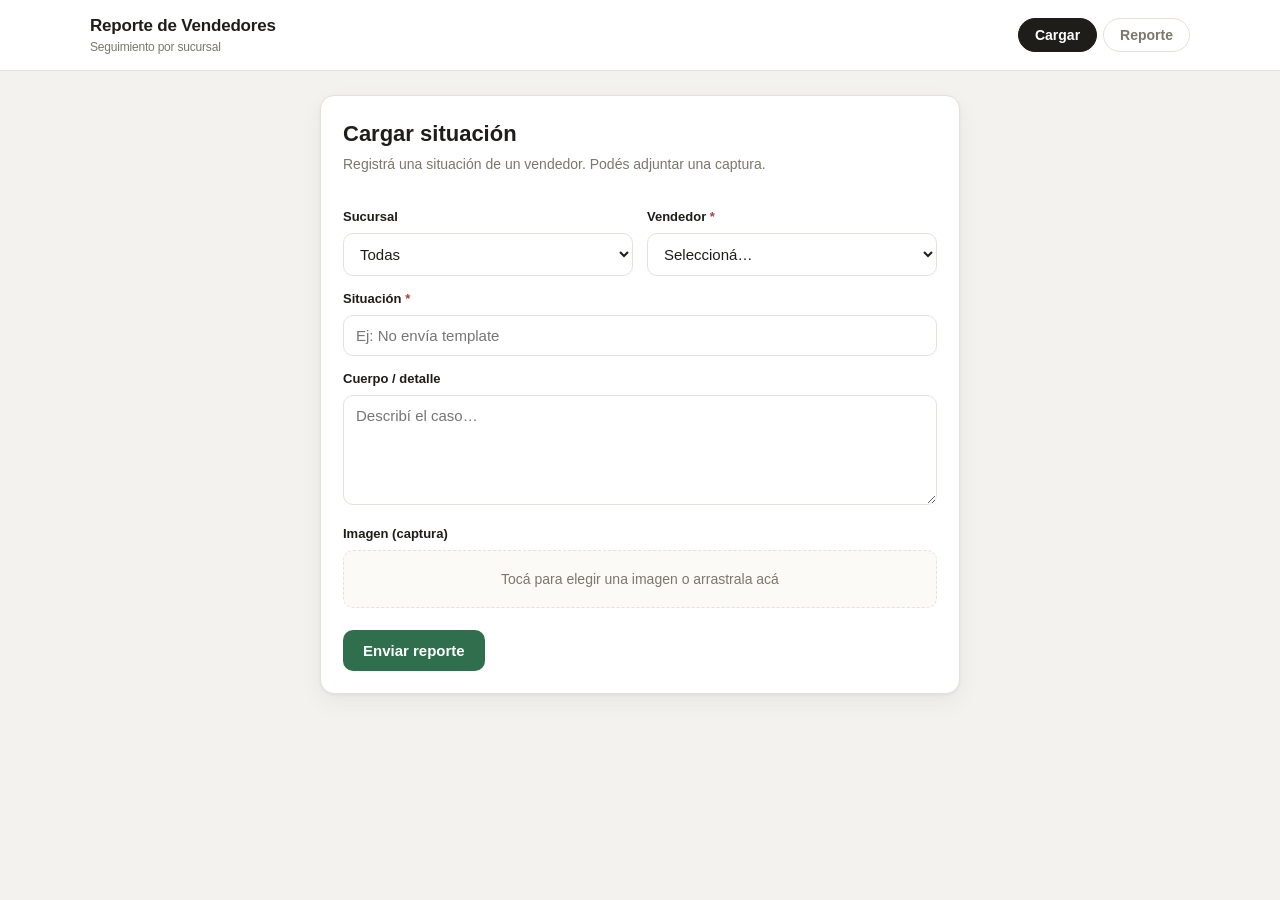
==== index.html @ 02e85bae "Reporte de vendedores: carga + reporte por sucursal" ====
<!doctype html>
<html lang="es">
<head>
  <meta charset="utf-8" />
  <meta name="viewport" content="width=device-width, initial-scale=1" />
  <title>Reporte de Vendedores</title>
  <link rel="stylesheet" href="styles.css" />
</head>
<body>
  <div class="topbar">
    <div class="topbar-inner">
      <div class="brand">Reporte de Vendedores<small>Seguimiento por sucursal</small></div>
      <div class="tabs">
        <button class="tab active" data-tab="cargar">Cargar</button>
        <button class="tab" data-tab="reporte">Reporte</button>
      </div>
    </div>
  </div>

  <div class="wrap">
    <!-- ======================= CARGAR ======================= -->
    <section id="tab-cargar">
      <div class="card" style="max-width:640px;margin:0 auto;">
        <h1>Cargar situación</h1>
        <p class="sub">Registrá una situación de un vendedor. Podés adjuntar una captura.</p>

        <form id="form">
          <div class="row">
            <div>
              <label>Sucursal</label>
              <select id="f-sucursal"><option value="">Todas</option></select>
            </div>
            <div>
              <label>Vendedor <span class="req">*</span></label>
              <select id="f-vendedor" required><option value="">Seleccioná…</option></select>
            </div>
          </div>

          <label>Situación <span class="req">*</span></label>
          <input type="text" id="f-situacion" placeholder="Ej: No envía template" required />

          <label>Cuerpo / detalle</label>
          <textarea id="f-cuerpo" placeholder="Describí el caso…"></textarea>

          <label>Imagen (captura)</label>
          <div class="file-drop" id="drop">
            <span id="drop-text">Tocá para elegir una imagen o arrastrala acá</span>
            <input type="file" id="f-imagen" accept="image/*" hidden />
          </div>
          <div class="preview" id="preview"></div>

          <div style="margin-top:22px;">
            <button type="submit" class="btn" id="submit">Enviar reporte</button>
          </div>
        </form>
      </div>
    </section>

    <!-- ======================= REPORTE ======================= -->
    <section id="tab-reporte" hidden>
      <div class="toolbar">
        <div>
          <label style="margin:0 0 4px;">Filtrar por sucursal</label>
          <select id="r-sucursal" style="width:220px;"><option value="">Todas las sucursales</option></select>
        </div>
        <div class="spacer"></div>
        <button class="btn secondary small" id="btn-excel">⬇ Exportar Excel</button>
        <button class="btn secondary small" id="btn-pdf">🖨 Exportar PDF</button>
        <button class="btn secondary small" id="btn-refresh">↻ Actualizar</button>
      </div>

      <div class="report-grid">
        <div class="list-panel">
          <div class="list-head"><strong>Vendedores</strong> <span class="muted" id="vend-count"></span></div>
          <div id="vend-list"><div class="loader">Cargando…</div></div>
        </div>
        <div id="detail">
          <div class="card"><div class="detail-empty">Elegí un vendedor de la lista para ver su legajo.</div></div>
        </div>
      </div>
    </section>
  </div>

  <div class="toast" id="toast"></div>
  <div class="lightbox" id="lightbox"><img src="" alt="" /></div>

  <script src="https://cdn.jsdelivr.net/npm/@supabase/supabase-js@2"></script>
  <script src="https://cdn.jsdelivr.net/npm/xlsx@0.18.5/dist/xlsx.full.min.js"></script>
  <script src="config.js"></script>
  <script src="app.js"></script>
</body>
</html>
---- styles.css ----
:root {
  --bg: #f4f2ee;
  --card: #ffffff;
  --ink: #1f1d1a;
  --muted: #7c766c;
  --line: #e6e1d8;
  --accent: #2f6f4e;
  --accent-ink: #ffffff;
  --danger: #b23b3b;
  --shadow: 0 1px 3px rgba(0,0,0,.06), 0 8px 24px rgba(0,0,0,.05);
  --radius: 14px;
}

* { box-sizing: border-box; }

body {
  margin: 0;
  font-family: -apple-system, BlinkMacSystemFont, "Segoe UI", Roboto, Helvetica, Arial, sans-serif;
  background: var(--bg);
  color: var(--ink);
  line-height: 1.45;
}

.topbar {
  background: var(--card);
  border-bottom: 1px solid var(--line);
  padding: 14px 20px;
  position: sticky;
  top: 0;
  z-index: 10;
}
.topbar-inner {
  max-width: 1100px;
  margin: 0 auto;
  display: flex;
  align-items: center;
  gap: 16px;
  flex-wrap: wrap;
}
.brand { font-weight: 700; font-size: 17px; letter-spacing: -.2px; }
.brand small { display:block; font-weight: 500; color: var(--muted); font-size: 12px; }

.tabs { display: flex; gap: 6px; margin-left: auto; }
.tab {
  border: 1px solid var(--line);
  background: transparent;
  color: var(--muted);
  padding: 8px 16px;
  border-radius: 999px;
  cursor: pointer;
  font-size: 14px;
  font-weight: 600;
}
.tab.active { background: var(--ink); color: #fff; border-color: var(--ink); }

.wrap { max-width: 1100px; margin: 0 auto; padding: 24px 20px 80px; }

.card {
  background: var(--card);
  border: 1px solid var(--line);
  border-radius: var(--radius);
  box-shadow: var(--shadow);
  padding: 22px;
}

h1 { font-size: 22px; margin: 0 0 4px; }
.sub { color: var(--muted); margin: 0 0 20px; font-size: 14px; }

label { display:block; font-weight: 600; font-size: 13px; margin: 14px 0 6px; }
.req { color: var(--danger); }

input[type=text], select, textarea {
  width: 100%;
  padding: 11px 12px;
  border: 1px solid var(--line);
  border-radius: 10px;
  font-size: 15px;
  font-family: inherit;
  background: #fff;
  color: var(--ink);
}
textarea { min-height: 110px; resize: vertical; }
input:focus, select:focus, textarea:focus { outline: 2px solid var(--accent); border-color: var(--accent); }

.file-drop {
  border: 1.5px dashed var(--line);
  border-radius: 10px;
  padding: 18px;
  text-align: center;
  color: var(--muted);
  cursor: pointer;
  font-size: 14px;
  background: #fbfaf7;
}
.file-drop:hover { border-color: var(--accent); color: var(--accent); }
.preview { margin-top: 12px; }
.preview img { max-width: 100%; max-height: 260px; border-radius: 10px; border: 1px solid var(--line); }

.btn {
  display: inline-flex; align-items: center; gap: 8px;
  border: none; border-radius: 10px; cursor: pointer;
  font-size: 15px; font-weight: 600; padding: 12px 20px;
  background: var(--accent); color: var(--accent-ink);
}
.btn:disabled { opacity: .55; cursor: default; }
.btn.secondary { background: #fff; color: var(--ink); border: 1px solid var(--line); }
.btn.small { padding: 8px 14px; font-size: 13px; }

.row { display: flex; gap: 14px; flex-wrap: wrap; }
.row > * { flex: 1; min-width: 220px; }

.toast {
  position: fixed; left: 50%; bottom: 26px; transform: translateX(-50%);
  background: var(--ink); color: #fff; padding: 12px 20px; border-radius: 999px;
  font-size: 14px; box-shadow: var(--shadow); z-index: 50;
  opacity: 0; pointer-events: none; transition: opacity .2s, transform .2s;
}
.toast.show { opacity: 1; transform: translateX(-50%) translateY(0); }
.toast.err { background: var(--danger); }

/* ----- Reporte ----- */
.report-grid { display: grid; grid-template-columns: 300px 1fr; gap: 18px; }
@media (max-width: 780px) { .report-grid { grid-template-columns: 1fr; } }

.list-panel { background: var(--card); border: 1px solid var(--line); border-radius: var(--radius); overflow: hidden; box-shadow: var(--shadow); }
.list-head { padding: 14px 16px; border-bottom: 1px solid var(--line); }
.vend-item {
  display: flex; justify-content: space-between; align-items: center;
  padding: 12px 16px; cursor: pointer; border-bottom: 1px solid var(--line);
}
.vend-item:hover { background: #fbfaf7; }
.vend-item.active { background: #eef4f0; }
.vend-item .name { font-weight: 600; font-size: 14px; }
.vend-item .suc { font-size: 12px; color: var(--muted); }
.badge { background: var(--ink); color: #fff; border-radius: 999px; font-size: 12px; padding: 2px 9px; font-weight: 600; min-width: 24px; text-align:center; }
.badge.zero { background: var(--line); color: var(--muted); }

.detail-empty { color: var(--muted); text-align: center; padding: 60px 20px; }

.summary { display: flex; flex-wrap: wrap; gap: 8px; margin: 6px 0 22px; }
.chip { background: #eef4f0; color: var(--accent); border-radius: 999px; padding: 6px 12px; font-size: 13px; font-weight: 600; }
.chip b { margin-left: 5px; }

.entry { border: 1px solid var(--line); border-radius: 12px; padding: 16px; margin-bottom: 14px; background: #fff; }
.entry-top { display: flex; justify-content: space-between; gap: 10px; margin-bottom: 6px; }
.entry .sit { font-weight: 700; font-size: 15px; }
.entry .date { color: var(--muted); font-size: 12px; white-space: nowrap; }
.entry .body { font-size: 14px; white-space: pre-wrap; margin: 4px 0 0; }
.entry .thumb { margin-top: 12px; }
.entry .thumb img { max-height: 220px; max-width: 100%; border-radius: 8px; border: 1px solid var(--line); cursor: zoom-in; }

.toolbar { display: flex; gap: 10px; align-items: center; flex-wrap: wrap; margin-bottom: 16px; }
.toolbar .spacer { flex: 1; }

.lightbox {
  position: fixed; inset: 0; background: rgba(0,0,0,.85);
  display: none; align-items: center; justify-content: center; z-index: 100; padding: 20px;
}
.lightbox.show { display: flex; }
.lightbox img { max-width: 100%; max-height: 100%; border-radius: 8px; }

.muted { color: var(--muted); font-size: 13px; }
.loader { text-align:center; padding: 40px; color: var(--muted); }

@media print {
  .topbar, .toolbar, .list-panel, .no-print { display: none !important; }
  .report-grid { display: block; }
  body { background: #fff; }
  .wrap { padding: 0; }
  .entry, .card { box-shadow: none; break-inside: avoid; }
}
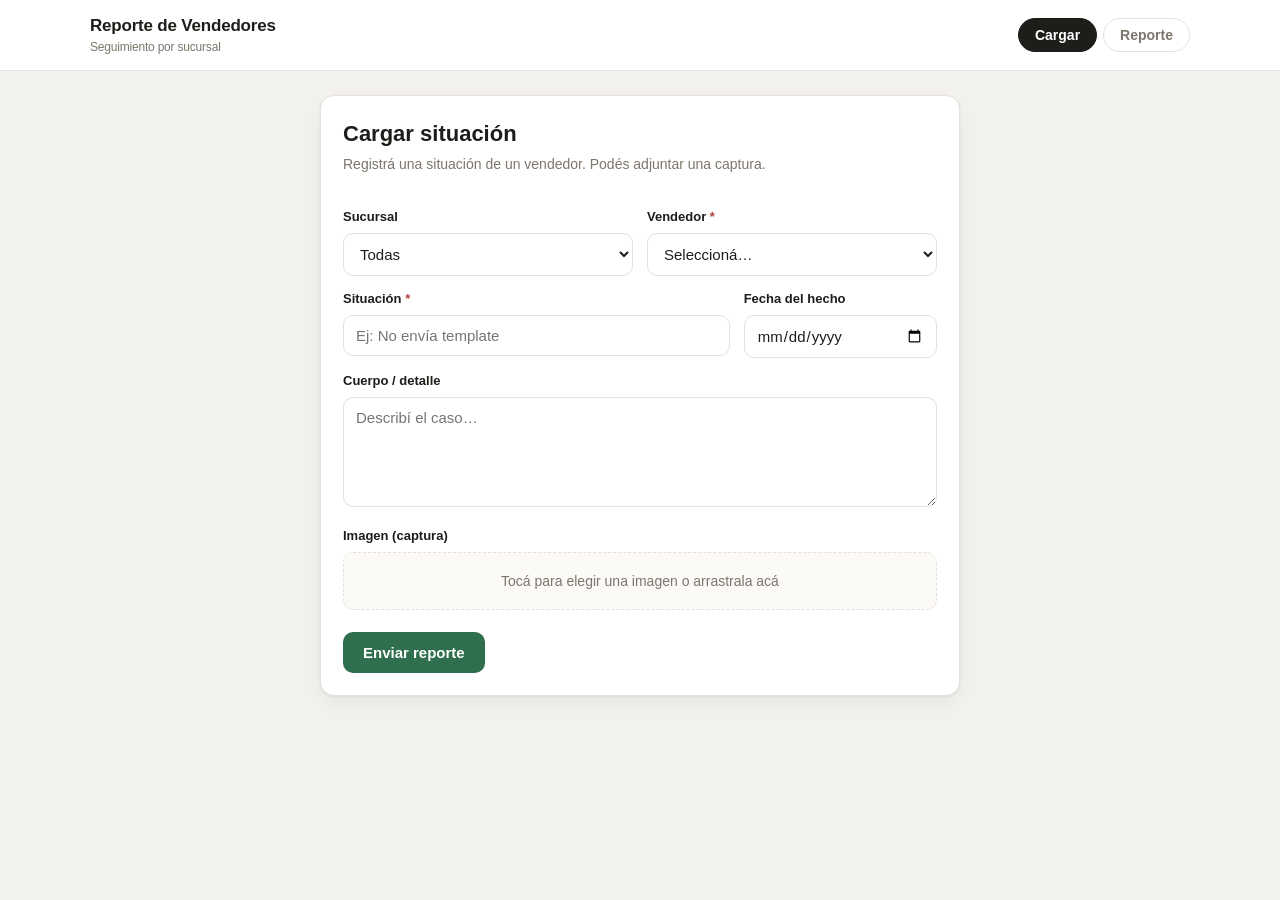
==== commit 7ce2946d: "Fecha del hecho, editar/borrar situaciones, gestion de vendedores y PDF branded MyS" ====
--- a/index.html
+++ b/index.html
@@ -36,8 +36,16 @@
             </div>
           </div>
 
-          <label>Situación <span class="req">*</span></label>
-          <input type="text" id="f-situacion" placeholder="Ej: No envía template" required />
+          <div class="row">
+            <div style="flex:2;">
+              <label>Situación <span class="req">*</span></label>
+              <input type="text" id="f-situacion" placeholder="Ej: No envía template" required />
+            </div>
+            <div style="flex:1;min-width:150px;">
+              <label>Fecha del hecho</label>
+              <input type="date" id="f-fecha" />
+            </div>
+          </div>
 
           <label>Cuerpo / detalle</label>
           <textarea id="f-cuerpo" placeholder="Describí el caso…"></textarea>
@@ -64,9 +72,18 @@
           <select id="r-sucursal" style="width:220px;"><option value="">Todas las sucursales</option></select>
         </div>
         <div class="spacer"></div>
-        <button class="btn secondary small" id="btn-excel">⬇ Exportar Excel</button>
-        <button class="btn secondary small" id="btn-pdf">🖨 Exportar PDF</button>
+        <button class="btn secondary small" id="btn-vendedores">👥 Vendedores</button>
+        <button class="btn secondary small" id="btn-excel">⬇ Excel</button>
         <button class="btn secondary small" id="btn-refresh">↻ Actualizar</button>
+      </div>
+
+      <!-- Barra de generación de PDF -->
+      <div class="pdfbar">
+        <label class="check"><input type="checkbox" id="sel-all" /> Seleccionar todos</label>
+        <span class="muted" id="sel-count">0 seleccionados</span>
+        <div class="spacer"></div>
+        <label class="check"><input type="checkbox" id="pdf-imgs" checked /> Incluir capturas</label>
+        <button class="btn small" id="btn-pdf">📄 Generar PDF</button>
       </div>
 
       <div class="report-grid">
@@ -81,11 +98,36 @@
     </section>
   </div>
 
+  <!-- ======================= MODAL VENDEDORES ======================= -->
+  <div class="modal" id="modal-vend">
+    <div class="modal-box">
+      <div class="modal-head">
+        <h2>Gestionar vendedores</h2>
+        <button class="x" id="modal-close">✕</button>
+      </div>
+      <div class="modal-body">
+        <div class="addbox">
+          <div class="row">
+            <div style="flex:2;"><label>Nombre</label><input type="text" id="nv-nombre" placeholder="Nombre del vendedor" /></div>
+            <div style="flex:1;"><label>Sucursal</label>
+              <input type="text" id="nv-sucursal" list="suc-list" placeholder="Sucursal" />
+              <datalist id="suc-list"></datalist>
+            </div>
+          </div>
+          <button class="btn small" id="nv-add" style="margin-top:10px;">+ Agregar vendedor</button>
+        </div>
+        <div id="manage-list" class="manage-list"></div>
+      </div>
+    </div>
+  </div>
+
   <div class="toast" id="toast"></div>
   <div class="lightbox" id="lightbox"><img src="" alt="" /></div>
+  <div class="overlay" id="overlay"><div class="spinner"></div><div id="overlay-text">Generando PDF…</div></div>
 
   <script src="https://cdn.jsdelivr.net/npm/@supabase/supabase-js@2"></script>
   <script src="https://cdn.jsdelivr.net/npm/xlsx@0.18.5/dist/xlsx.full.min.js"></script>
+  <script src="https://cdn.jsdelivr.net/npm/jspdf@2.5.1/dist/jspdf.umd.min.js"></script>
   <script src="config.js"></script>
   <script src="app.js"></script>
 </body>
--- a/styles.css
+++ b/styles.css
@@ -64,12 +64,13 @@
 }
 
 h1 { font-size: 22px; margin: 0 0 4px; }
+h2 { font-size: 18px; margin: 0; }
 .sub { color: var(--muted); margin: 0 0 20px; font-size: 14px; }
 
 label { display:block; font-weight: 600; font-size: 13px; margin: 14px 0 6px; }
 .req { color: var(--danger); }
 
-input[type=text], select, textarea {
+input[type=text], input[type=date], select, textarea {
   width: 100%;
   padding: 11px 12px;
   border: 1px solid var(--line);
@@ -105,34 +106,52 @@
 .btn:disabled { opacity: .55; cursor: default; }
 .btn.secondary { background: #fff; color: var(--ink); border: 1px solid var(--line); }
 .btn.small { padding: 8px 14px; font-size: 13px; }
+.btn.ghost { background: transparent; color: var(--muted); border: 1px solid var(--line); padding: 6px 12px; font-size: 13px; }
+.btn.danger { color: var(--danger); border-color: #e7cccc; background:#fff; }
 
 .row { display: flex; gap: 14px; flex-wrap: wrap; }
-.row > * { flex: 1; min-width: 220px; }
+.row > * { flex: 1; min-width: 200px; }
 
 .toast {
   position: fixed; left: 50%; bottom: 26px; transform: translateX(-50%);
   background: var(--ink); color: #fff; padding: 12px 20px; border-radius: 999px;
-  font-size: 14px; box-shadow: var(--shadow); z-index: 50;
+  font-size: 14px; box-shadow: var(--shadow); z-index: 200;
   opacity: 0; pointer-events: none; transition: opacity .2s, transform .2s;
 }
 .toast.show { opacity: 1; transform: translateX(-50%) translateY(0); }
 .toast.err { background: var(--danger); }
 
+/* ----- toolbar / pdfbar ----- */
+.toolbar { display: flex; gap: 10px; align-items: flex-end; flex-wrap: wrap; margin-bottom: 12px; }
+.toolbar .spacer { flex: 1; }
+
+.pdfbar {
+  display: flex; align-items: center; gap: 14px; flex-wrap: wrap;
+  background: var(--card); border: 1px solid var(--line); border-radius: 12px;
+  padding: 10px 14px; margin-bottom: 16px; box-shadow: var(--shadow);
+}
+.pdfbar .spacer { flex: 1; }
+.check { display: inline-flex; align-items: center; gap: 7px; font-size: 13px; font-weight: 600; margin: 0; cursor: pointer; }
+.check input { width: 16px; height: 16px; accent-color: var(--accent); }
+
 /* ----- Reporte ----- */
-.report-grid { display: grid; grid-template-columns: 300px 1fr; gap: 18px; }
-@media (max-width: 780px) { .report-grid { grid-template-columns: 1fr; } }
-
-.list-panel { background: var(--card); border: 1px solid var(--line); border-radius: var(--radius); overflow: hidden; box-shadow: var(--shadow); }
+.report-grid { display: grid; grid-template-columns: 320px 1fr; gap: 18px; }
+@media (max-width: 820px) { .report-grid { grid-template-columns: 1fr; } }
+
+.list-panel { background: var(--card); border: 1px solid var(--line); border-radius: var(--radius); overflow: hidden; box-shadow: var(--shadow); align-self: start; }
 .list-head { padding: 14px 16px; border-bottom: 1px solid var(--line); }
+.suc-group { padding: 8px 16px 6px; font-size: 11px; letter-spacing: .06em; text-transform: uppercase; color: var(--muted); font-weight: 700; background: #fbfaf7; border-bottom: 1px solid var(--line); border-top: 1px solid var(--line); }
 .vend-item {
-  display: flex; justify-content: space-between; align-items: center;
-  padding: 12px 16px; cursor: pointer; border-bottom: 1px solid var(--line);
+  display: flex; align-items: center; gap: 10px;
+  padding: 11px 16px; cursor: pointer; border-bottom: 1px solid var(--line);
 }
 .vend-item:hover { background: #fbfaf7; }
 .vend-item.active { background: #eef4f0; }
+.vend-item .pick { width: 16px; height: 16px; accent-color: var(--accent); flex: none; }
+.vend-item .who { flex: 1; min-width: 0; }
 .vend-item .name { font-weight: 600; font-size: 14px; }
 .vend-item .suc { font-size: 12px; color: var(--muted); }
-.badge { background: var(--ink); color: #fff; border-radius: 999px; font-size: 12px; padding: 2px 9px; font-weight: 600; min-width: 24px; text-align:center; }
+.badge { background: var(--ink); color: #fff; border-radius: 999px; font-size: 12px; padding: 2px 9px; font-weight: 600; min-width: 24px; text-align:center; flex:none; }
 .badge.zero { background: var(--line); color: var(--muted); }
 
 .detail-empty { color: var(--muted); text-align: center; padding: 60px 20px; }
@@ -142,19 +161,22 @@
 .chip b { margin-left: 5px; }
 
 .entry { border: 1px solid var(--line); border-radius: 12px; padding: 16px; margin-bottom: 14px; background: #fff; }
-.entry-top { display: flex; justify-content: space-between; gap: 10px; margin-bottom: 6px; }
+.entry-top { display: flex; justify-content: space-between; gap: 10px; margin-bottom: 6px; align-items:flex-start; }
 .entry .sit { font-weight: 700; font-size: 15px; }
-.entry .date { color: var(--muted); font-size: 12px; white-space: nowrap; }
+.entry .date { color: var(--muted); font-size: 12px; white-space: nowrap; text-align:right; }
+.entry .date small { display:block; opacity:.8; }
 .entry .body { font-size: 14px; white-space: pre-wrap; margin: 4px 0 0; }
 .entry .thumb { margin-top: 12px; }
 .entry .thumb img { max-height: 220px; max-width: 100%; border-radius: 8px; border: 1px solid var(--line); cursor: zoom-in; }
-
-.toolbar { display: flex; gap: 10px; align-items: center; flex-wrap: wrap; margin-bottom: 16px; }
-.toolbar .spacer { flex: 1; }
+.entry-actions { display:flex; gap:8px; margin-top:12px; }
+
+/* edición inline */
+.edit-form input, .edit-form textarea { margin-bottom: 8px; }
+.edit-form .row { gap: 8px; }
 
 .lightbox {
   position: fixed; inset: 0; background: rgba(0,0,0,.85);
-  display: none; align-items: center; justify-content: center; z-index: 100; padding: 20px;
+  display: none; align-items: center; justify-content: center; z-index: 210; padding: 20px;
 }
 .lightbox.show { display: flex; }
 .lightbox img { max-width: 100%; max-height: 100%; border-radius: 8px; }
@@ -162,10 +184,24 @@
 .muted { color: var(--muted); font-size: 13px; }
 .loader { text-align:center; padding: 40px; color: var(--muted); }
 
-@media print {
-  .topbar, .toolbar, .list-panel, .no-print { display: none !important; }
-  .report-grid { display: block; }
-  body { background: #fff; }
-  .wrap { padding: 0; }
-  .entry, .card { box-shadow: none; break-inside: avoid; }
-}
+/* ----- modal vendedores ----- */
+.modal { position: fixed; inset: 0; background: rgba(31,29,26,.45); display: none; align-items: flex-start; justify-content: center; z-index: 150; padding: 40px 16px; overflow-y:auto; }
+.modal.show { display: flex; }
+.modal-box { background: var(--card); border-radius: var(--radius); width: 100%; max-width: 560px; box-shadow: var(--shadow); }
+.modal-head { display: flex; justify-content: space-between; align-items: center; padding: 18px 22px; border-bottom: 1px solid var(--line); }
+.modal-head .x { border: none; background: transparent; font-size: 18px; cursor: pointer; color: var(--muted); }
+.modal-body { padding: 22px; }
+.addbox { background: #fbfaf7; border: 1px solid var(--line); border-radius: 12px; padding: 16px; margin-bottom: 18px; }
+.addbox label { margin-top: 0; }
+.manage-list .mg-suc { font-size: 11px; letter-spacing: .06em; text-transform: uppercase; color: var(--muted); font-weight: 700; margin: 14px 0 6px; }
+.mg-item { display: flex; align-items: center; gap: 10px; padding: 9px 0; border-bottom: 1px solid var(--line); }
+.mg-item .mg-name { flex: 1; font-size: 14px; font-weight: 600; }
+.mg-item.off .mg-name { color: var(--muted); text-decoration: line-through; }
+.mg-item .mg-count { font-size: 12px; color: var(--muted); }
+
+/* overlay spinner */
+.overlay { position: fixed; inset: 0; background: rgba(244,242,238,.85); display: none; flex-direction: column; align-items: center; justify-content: center; gap: 14px; z-index: 220; color: var(--ink); font-weight: 600; }
+.overlay.show { display: flex; }
+.spinner { width: 42px; height: 42px; border: 4px solid var(--line); border-top-color: var(--accent); border-radius: 50%; animation: spin 1s linear infinite; }
+@keyframes spin { to { transform: rotate(360deg); } }
+@media (prefers-reduced-motion: reduce) { .spinner { animation: none; } }
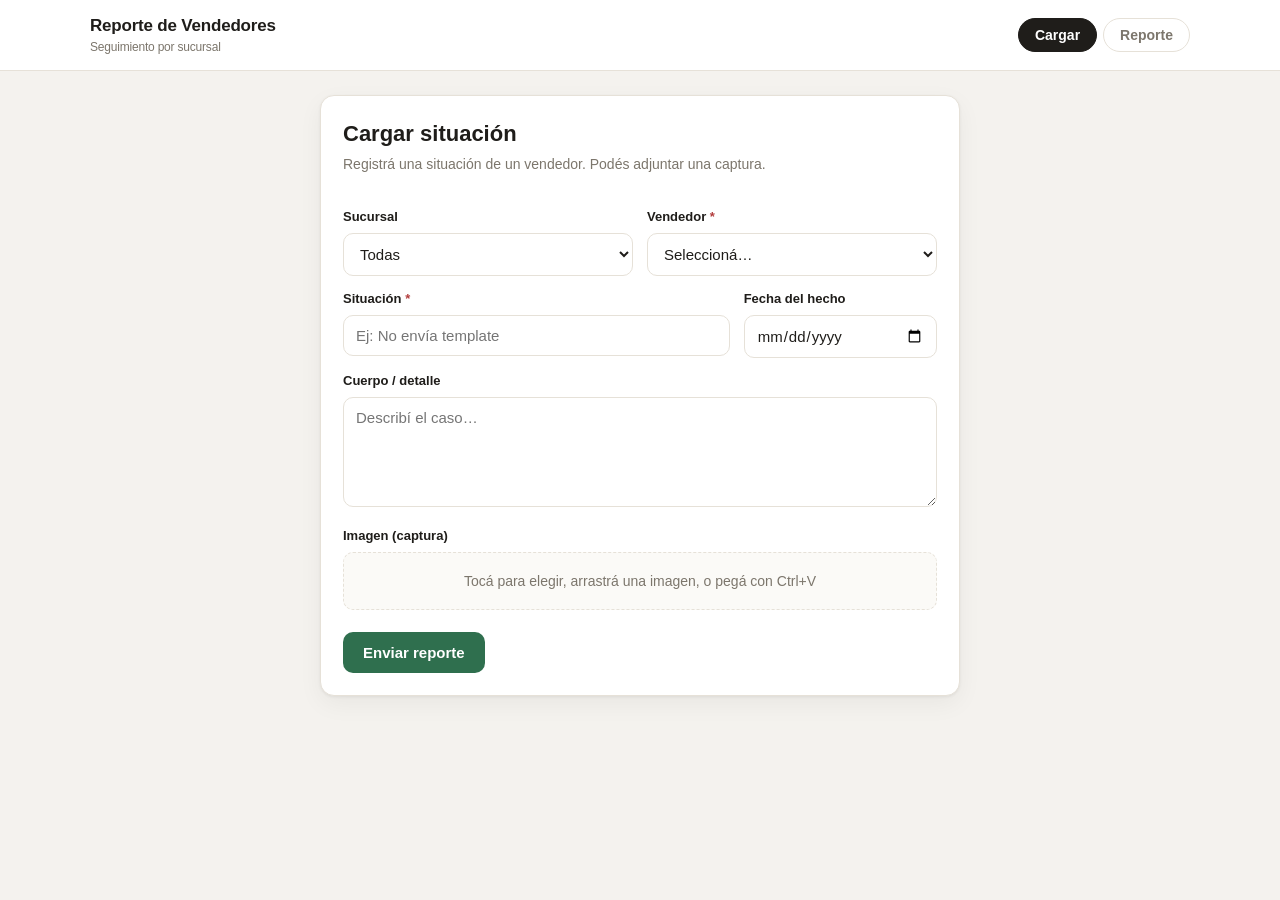
==== commit eb8581b1: "Pegar imagen desde el portapapeles (Ctrl+V)" ====
--- a/index.html
+++ b/index.html
@@ -52,7 +52,7 @@
 
           <label>Imagen (captura)</label>
           <div class="file-drop" id="drop">
-            <span id="drop-text">Tocá para elegir una imagen o arrastrala acá</span>
+            <span id="drop-text">Tocá para elegir, arrastrá una imagen, o pegá con Ctrl+V</span>
             <input type="file" id="f-imagen" accept="image/*" hidden />
           </div>
           <div class="preview" id="preview"></div>
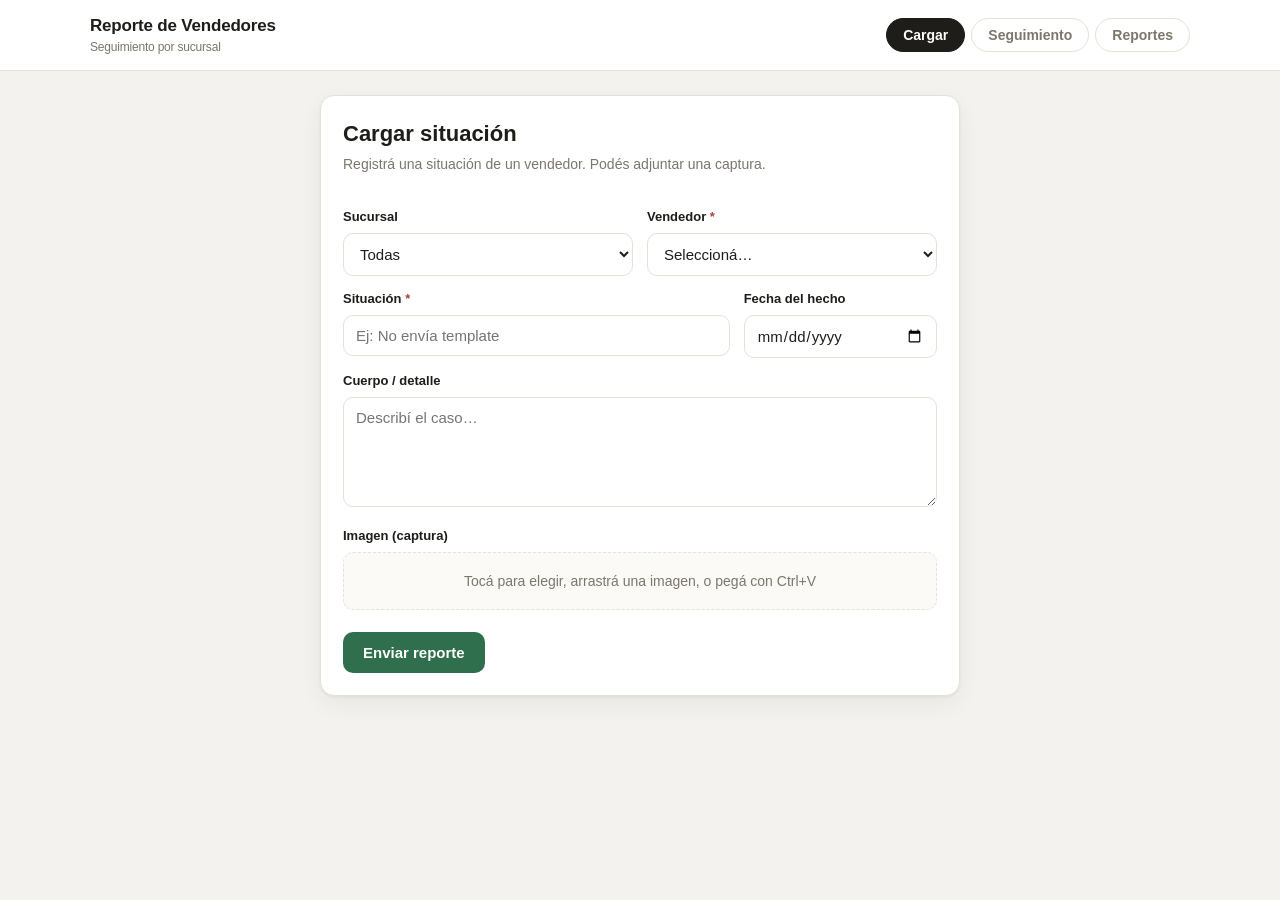
==== commit 8ffd615b: "Reportes quincenales/mensuales: crear/cerrar, archivo, ver y PDF por periodo" ====
--- a/index.html
+++ b/index.html
@@ -12,7 +12,8 @@
       <div class="brand">Reporte de Vendedores<small>Seguimiento por sucursal</small></div>
       <div class="tabs">
         <button class="tab active" data-tab="cargar">Cargar</button>
-        <button class="tab" data-tab="reporte">Reporte</button>
+        <button class="tab" data-tab="reporte">Seguimiento</button>
+        <button class="tab" data-tab="reportes">Reportes</button>
       </div>
     </div>
   </div>
@@ -72,6 +73,7 @@
           <select id="r-sucursal" style="width:220px;"><option value="">Todas las sucursales</option></select>
         </div>
         <div class="spacer"></div>
+        <button class="btn small" id="btn-crear-informe">➕ Crear reporte</button>
         <button class="btn secondary small" id="btn-vendedores">👥 Vendedores</button>
         <button class="btn secondary small" id="btn-excel">⬇ Excel</button>
         <button class="btn secondary small" id="btn-refresh">↻ Actualizar</button>
@@ -95,6 +97,12 @@
           <div class="card"><div class="detail-empty">Elegí un vendedor de la lista para ver su legajo.</div></div>
         </div>
       </div>
+    </section>
+
+    <!-- ======================= REPORTES (archivo) ======================= -->
+    <section id="tab-reportes" hidden>
+      <div id="informes-list"><div class="loader">Cargando…</div></div>
+      <div id="informe-detail" hidden></div>
     </section>
   </div>
 
@@ -121,6 +129,43 @@
     </div>
   </div>
 
+  <!-- ======================= MODAL CREAR REPORTE ======================= -->
+  <div class="modal" id="modal-informe">
+    <div class="modal-box">
+      <div class="modal-head">
+        <h2>Crear reporte</h2>
+        <button class="x" id="inf-close">✕</button>
+      </div>
+      <div class="modal-body">
+        <p class="sub" style="margin-bottom:16px;">Se guarda una copia congelada de las situaciones del período elegido (según su fecha de carga).</p>
+        <div class="row">
+          <div><label>Mes</label><select id="inf-mes"></select></div>
+          <div style="max-width:120px;"><label>Año</label><input type="number" id="inf-anio" /></div>
+        </div>
+        <label>Período</label>
+        <select id="inf-periodo">
+          <option value="q1">1ª quincena (días 1–15)</option>
+          <option value="q2">2ª quincena (16 a fin de mes)</option>
+          <option value="mes">Mes completo</option>
+          <option value="custom">Rango personalizado…</option>
+        </select>
+        <div id="inf-custom" class="row" hidden style="margin-top:10px;">
+          <div><label>Desde</label><input type="date" id="inf-desde" /></div>
+          <div><label>Hasta</label><input type="date" id="inf-hasta" /></div>
+        </div>
+        <label>Sucursal</label>
+        <select id="inf-sucursal"><option value="">Todas las sucursales</option></select>
+
+        <div class="inf-preview" id="inf-preview">—</div>
+
+        <div style="margin-top:18px;display:flex;gap:10px;">
+          <button class="btn" id="inf-crear">Cerrar y guardar reporte</button>
+          <button class="btn ghost" id="inf-cancel">Cancelar</button>
+        </div>
+      </div>
+    </div>
+  </div>
+
   <div class="toast" id="toast"></div>
   <div class="lightbox" id="lightbox"><img src="" alt="" /></div>
   <div class="overlay" id="overlay"><div class="spinner"></div><div id="overlay-text">Generando PDF…</div></div>
--- a/styles.css
+++ b/styles.css
@@ -95,7 +95,18 @@
 }
 .file-drop:hover { border-color: var(--accent); color: var(--accent); }
 .preview { margin-top: 12px; }
-.preview img { max-width: 100%; max-height: 260px; border-radius: 10px; border: 1px solid var(--line); }
+.preview-wrap { position: relative; display: inline-block; max-width: 100%; }
+.preview img { max-width: 100%; max-height: 260px; border-radius: 10px; border: 1px solid var(--line); display: block; }
+.preview-x {
+  position: absolute; top: -10px; right: -10px;
+  width: 28px; height: 28px; border-radius: 50%;
+  background: var(--danger); color: #fff; border: 2px solid #fff;
+  font-size: 13px; line-height: 1; cursor: pointer; padding: 0;
+  display: flex; align-items: center; justify-content: center;
+  box-shadow: var(--shadow);
+}
+.preview-x:hover { background: #922f2f; }
+.preview-x:focus-visible { outline: 2px solid var(--ink); outline-offset: 2px; }
 
 .btn {
   display: inline-flex; align-items: center; gap: 8px;
@@ -199,6 +210,30 @@
 .mg-item.off .mg-name { color: var(--muted); text-decoration: line-through; }
 .mg-item .mg-count { font-size: 12px; color: var(--muted); }
 
+/* ----- crear reporte (preview) ----- */
+.inf-preview {
+  margin-top: 16px; padding: 14px 16px; border-radius: 10px;
+  background: #eef4f0; border: 1px solid #d5e5db; color: var(--accent);
+  font-size: 14px; font-weight: 600; text-align: center;
+}
+.inf-preview.empty { background: #fbf3f3; border-color: #e7cccc; color: var(--danger); }
+
+/* ----- lista de reportes archivados ----- */
+.informes-month { font-size: 13px; letter-spacing: .04em; text-transform: uppercase; color: var(--muted); font-weight: 700; margin: 22px 0 10px; }
+.informes-month:first-child { margin-top: 4px; }
+.inf-grid { display: grid; grid-template-columns: repeat(auto-fill, minmax(260px, 1fr)); gap: 14px; }
+.inf-item {
+  background: var(--card); border: 1px solid var(--line); border-radius: var(--radius);
+  box-shadow: var(--shadow); padding: 18px; display: flex; flex-direction: column; gap: 4px;
+}
+.inf-item .inf-tit { font-weight: 700; font-size: 16px; }
+.inf-item .inf-sub { color: var(--muted); font-size: 13px; }
+.inf-item .inf-nums { display: flex; gap: 8px; margin: 10px 0 4px; }
+.inf-item .inf-actions { display: flex; gap: 8px; margin-top: 12px; flex-wrap: wrap; }
+.pill { background: #eef4f0; color: var(--accent); border-radius: 999px; padding: 3px 10px; font-size: 12px; font-weight: 700; }
+.empty-state { text-align: center; color: var(--muted); padding: 60px 20px; }
+.empty-state h1 { color: var(--ink); }
+
 /* overlay spinner */
 .overlay { position: fixed; inset: 0; background: rgba(244,242,238,.85); display: none; flex-direction: column; align-items: center; justify-content: center; gap: 14px; z-index: 220; color: var(--ink); font-weight: 600; }
 .overlay.show { display: flex; }
